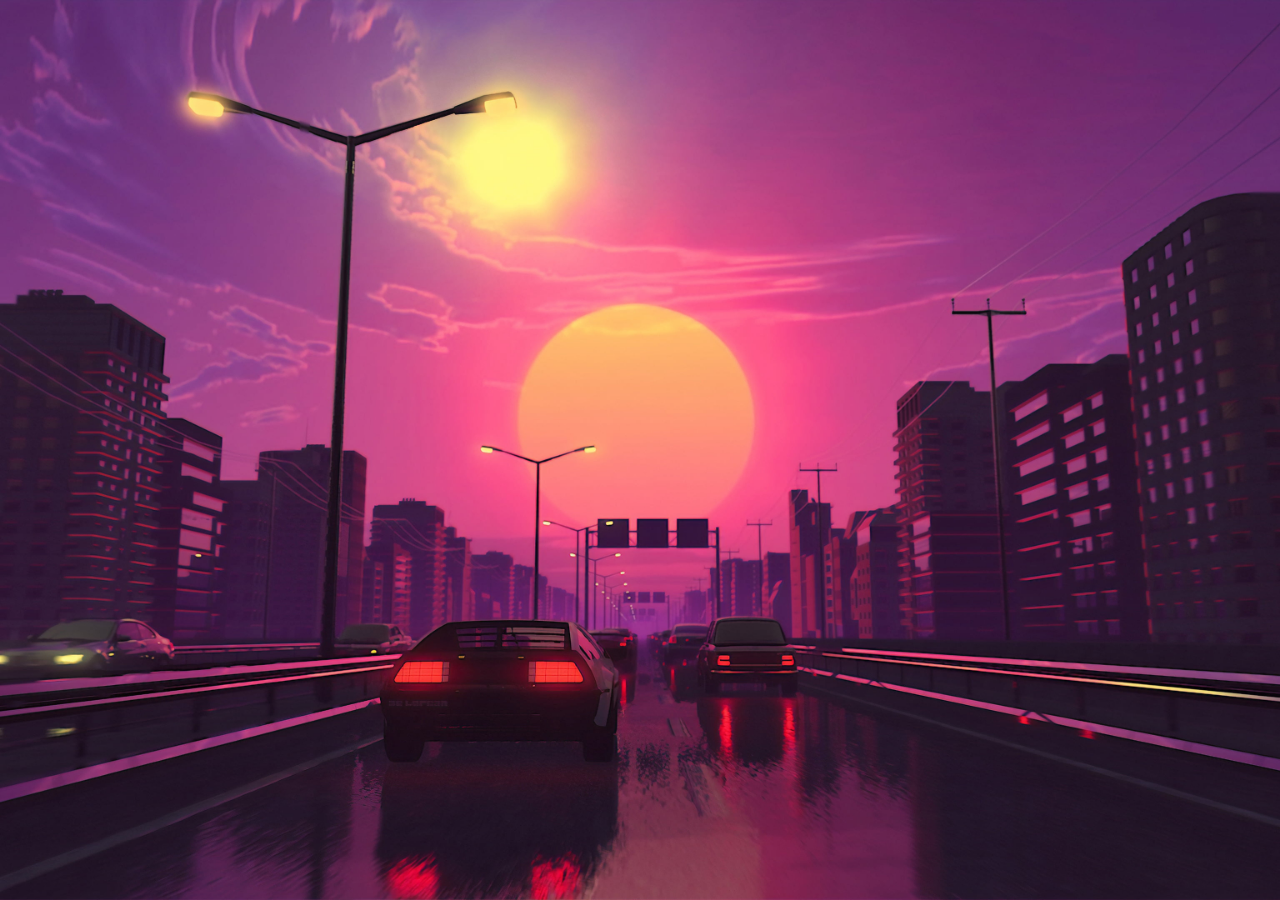
==== register.html @ 200494e6 "." ====
<!DOCTYPE html>
<html lang="en">
<head>
    <meta charset="UTF-8">
    <meta name="viewport" content="width=device-width, initial-scale=1.0">
    <link rel="stylesheet" href="src/CSS/style.css">
    <title>Registro</title>
</head>
<body>
    <div class="container"></div>
</body>
</html>
---- src/CSS/style.css ----
* {
    margin: 0;
    padding: 0;
    -webkit-box-sizing: border-box;
            box-sizing: border-box;
    font-family: 'popins', sans-serif;
}

body {
    display: -webkit-box;
    display: -ms-flexbox;
    display: flex;
    -webkit-box-align: center;
        -ms-flex-align: center;
            align-items: center;
    -webkit-box-pack: center;
        -ms-flex-pack: center;
            justify-content: center;
    min-height: 100vh;
    background-image: url(../img/wallpaperbetter.com_1920x1080.jpg);
    background-repeat: no-repeat;
    background-position: center;
    background-size: cover;
}

section {
    position: relative;
    max-width: 400px;
    background-color: transparent;
    border: 2px solid rgba(255, 255, 255, 0.5);
    border-radius: 20px;
    -webkit-backdrop-filter: blur(55px);
            backdrop-filter: blur(55px);
    display: -webkit-box;
    display: -ms-flexbox;
    display: flex;
    -webkit-box-pack: center;
        -ms-flex-pack: center;
            justify-content: center;
    -webkit-box-align: center;
        -ms-flex-align: center;
            align-items: center;
    padding: 2rem 3rem;
}

h1 {
    font-size: 2rem;
    color: #ffffff;
    text-align: center;
}

.inputbox {
    position: relative;
    margin: 30px 0;
    max-width: 310px;
    border-bottom: 2px solid #ffffff;
}

.inputbox label {
    position: absolute;
    top: 50%;
    left: 5px;
    -webkit-transform: translateY(-50%);
        -ms-transform: translateY(-50%);
            transform: translateY(-50%);
    font-size: 1rem;
    color: #ffffff;
    font-size: 1rem;
    pointer-events: none;
    -webkit-transition: .5s;
    -o-transition: .5s;
    transition: .5s;
}

input:focus ~ label,
input:valid ~ label {
    top: -5px;
}

.inputbox input {
    width: 100%;
    height: 60px;
    background: transparent;
    border: none;
    outline: none;
    font-size: 1rem;
    padding: 0 35px 0 5px;
    color: #ffffff;
}

.inputbox ion-icon {
    position: absolute;
    right: 8px;
    color: #ffffff;
    display: -webkit-box;
    display: -ms-flexbox;
    display: flex;
    font-size: 1.2rem;
    top: 20px;
}

.forget {
    margin: 35px 0;
    font-size: 0.85rem;
    color: #ffffff;
    display: -webkit-box;
    display: -ms-flexbox;
    display: flex;
    -webkit-box-pack: justify;
        -ms-flex-pack: justify;
            justify-content: space-between;
    
}

.forget label {
    display: -webkit-box;
    display: -ms-flexbox;
    display: flex;
    -webkit-box-align: center;
        -ms-flex-align: center;
            align-items: center;
}

.forget label input {
    margin-right: 3px;
}

.forget a {
    color: #ffffff;
    text-decoration: none;
    font-weight: 600;
    margin-left: 50px;
}

.forget a:hover {
    text-decoration: underline;
} 

input[type="checkbox"] {
    width: 29px;
    height: 10px;
    -webkit-appearance: none;
       -moz-appearance: none;
            appearance: none;
    background-color: #dae2da;
    border-radius: 50px;
    -webkit-box-shadow: inset 0px 0px 16px 1px rgb(0, 0, 0, 0.24);
            box-shadow: inset 0px 0px 16px 1px rgb(0, 0, 0, 0.24);
    cursor: pointer;
    -webkit-transition: 0.5s;
    -o-transition: 0.5s;
    transition: 0.5s;
    position: relative;
}

input:checked[type="checkbox"] {
    background-color: #3d66ec;
}
input[type="checkbox"]:before {
    content: '';
    width: 10px;
    height: 10px;
    background-color: #EDF3F1;
    border-radius: 5px;
    position: absolute;
    -webkit-box-shadow: 0px 4px 8px 1px rgb(0, 0, 0, 0.25);
            box-shadow: 0px 4px 8px 1px rgb(0, 0, 0, 0.25);
    -webkit-transform: scale(1.1);
        -ms-transform: scale(1.1);
            transform: scale(1.1);
    top: 0;
    left: 0;
    -webkit-transition: .4s;
    -o-transition: .4s;
    transition: .4s;
}

input:checked[type="checkbox"]::before {
    left: 20px;
}

button {
    width: 100%;
    height: 40px;
    border-radius: 40px;
    background-color: rgb(255, 255, 255, 1);
    border: none;
    outline: none;
    cursor: pointer;
    font-size: 1rem;
    font-weight: 600;
    -webkit-transition: all 0.4s ease;
    -o-transition: all 0.4s ease;
    transition: all 0.4s ease;
}

button:hover {
    background-color: rgb(255, 255, 255, 0.5);
}

.register {
    font-size: 0.9rem;
    color: #ffffff;
    text-align: center;
    margin: 25px 0 10px;
}

.register p a {
    text-decoration: none;
    color: #ffffff;
    font-weight: 600;
}

.register p a:hover {
    text-decoration: underline;
}
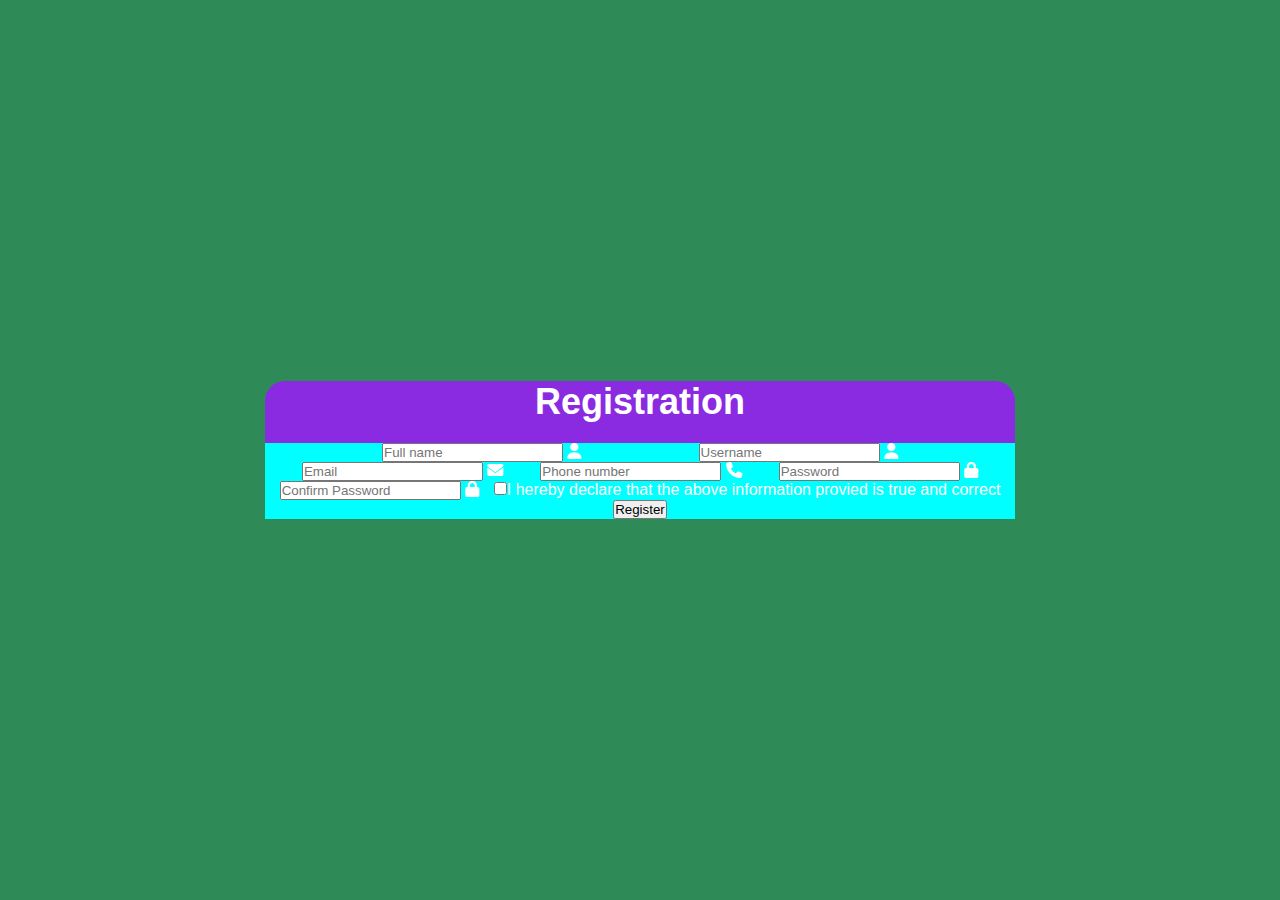
==== commit fef820a8: "." ====
--- a/register.html
+++ b/register.html
@@ -1,12 +1,63 @@
 <!DOCTYPE html>
 <html lang="en">
+
 <head>
     <meta charset="UTF-8">
     <meta name="viewport" content="width=device-width, initial-scale=1.0">
-    <link rel="stylesheet" href="src/CSS/style.css">
+    <link rel="stylesheet" href="https://cdnjs.cloudflare.com/ajax/libs/font-awesome/6.4.2/css/all.min.css" />
+    <link rel="stylesheet" href="src/CSS/register.css">
     <title>Registro</title>
+
+    <link rel="preconnect" href="https://fonts.googleapis.com" />
+    <link rel="preconnect" href="https://fonts.gstatic.com" crossorigin />
+    <link
+        href="https://fonts.googleapis.com/css2?family=Poppins:wght@300&family=Red+Hat+Display:wght@500;700&display=swap"
+        rel="stylesheet" />
+
 </head>
+
 <body>
-    <div class="container"></div>
+    <div class="wrapper">
+        <form action="">
+            <h1>Registration</h1>
+
+            <div class="input-box">
+                <div class="input-field">
+                    <input type="text" placeholder="Full name" reuired>
+                    <ion-icon class="fa fa-user"></ion-icon>
+                </div>
+                <div class="input-field">
+                    <input type="text" placeholder="Username" required>
+                    <ion-icon class="fa fa-user"></ion-icon>
+                </div>
+            </div>
+            <div class="input-box">
+                <div class="input-field">
+                    <input type="email" placeholder="Email" reuired>
+                    <ion-icon class="fa fa-envelope"></ion-icon>
+                </div>
+                <div class="input-field">
+                    <input type="number" placeholder="Phone number" required>
+                    <ion-icon class="fa fa-phone"></ion-icon>
+                </div>
+                <div class="input-field">
+                    <input type="password" placeholder="Password" required>
+                    <ion-icon class="fa fa-lock"></ion-icon>
+                </div>
+                <div class="input-field">
+                    <input type="password" placeholder="Confirm Password" required>
+                    <ion-icon class="fa fa-lock"></ion-icon>
+                </div>
+
+
+                <label><input type="checkbox">I hereby declare that the above information provied is true and
+                    correct</label>
+
+                <button type="subimit" class="btn">Register</button>
+
+
+        </form>
+    </div>
 </body>
+
 </html>--- a/src/CSS/register.css
+++ b/src/CSS/register.css
@@ -0,0 +1,34 @@
+* {
+    margin: 0;
+    padding: 0;
+    box-sizing: border-box;
+    font-family: 'popins', sans-serif;
+}
+
+body {
+    display: flex;
+    justify-content: center;
+    align-items: center;
+    min-height: 100vh;
+    background: seagreen;
+}
+
+.wrapper {
+    width: 750px;
+    background: blueviolet;
+    border-radius: 20px;
+    color: #ffffff;
+}
+
+.wrapper h1 {
+    font-size: 36px;
+    text-align: center;
+    margin-bottom: 20px;
+}
+
+.wrapper .input-box {
+    display: flex;
+    justify-content: space-evenly;
+    flex-wrap: wrap;
+    background-color: aqua;
+}